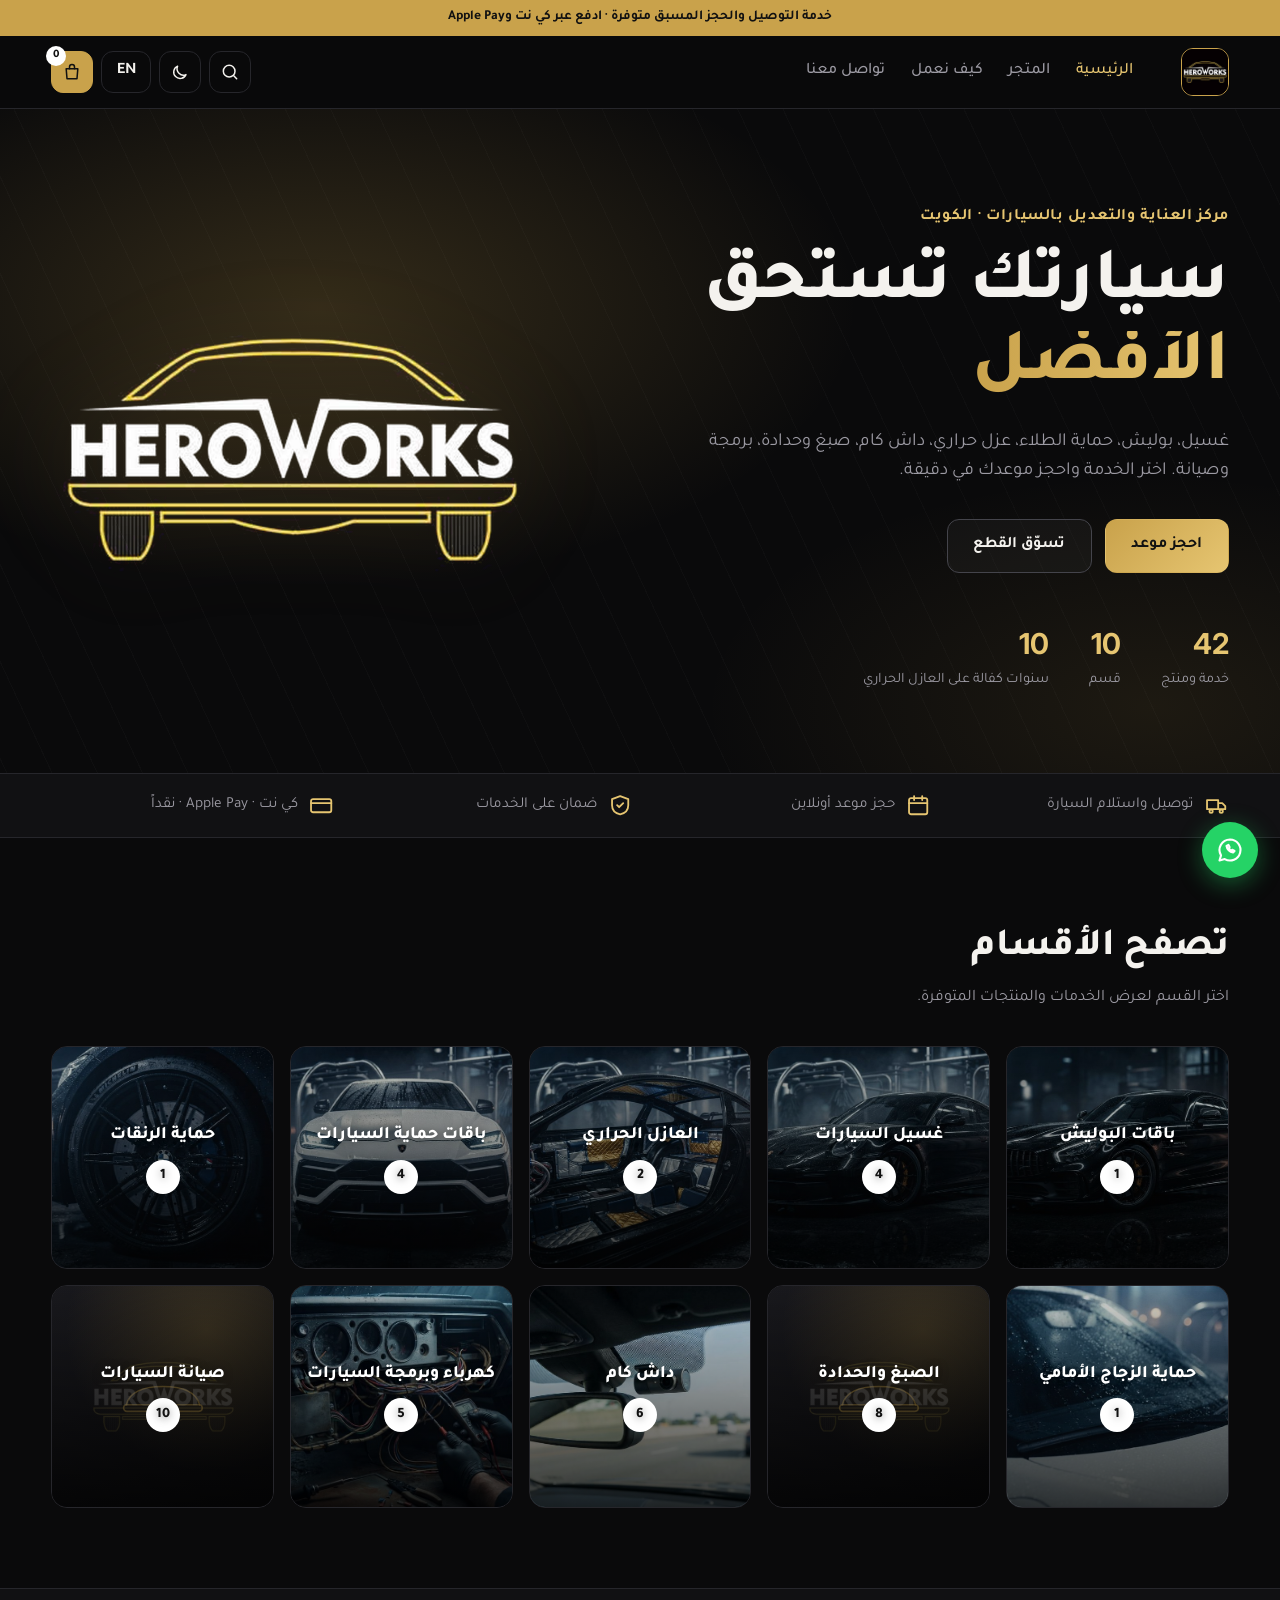
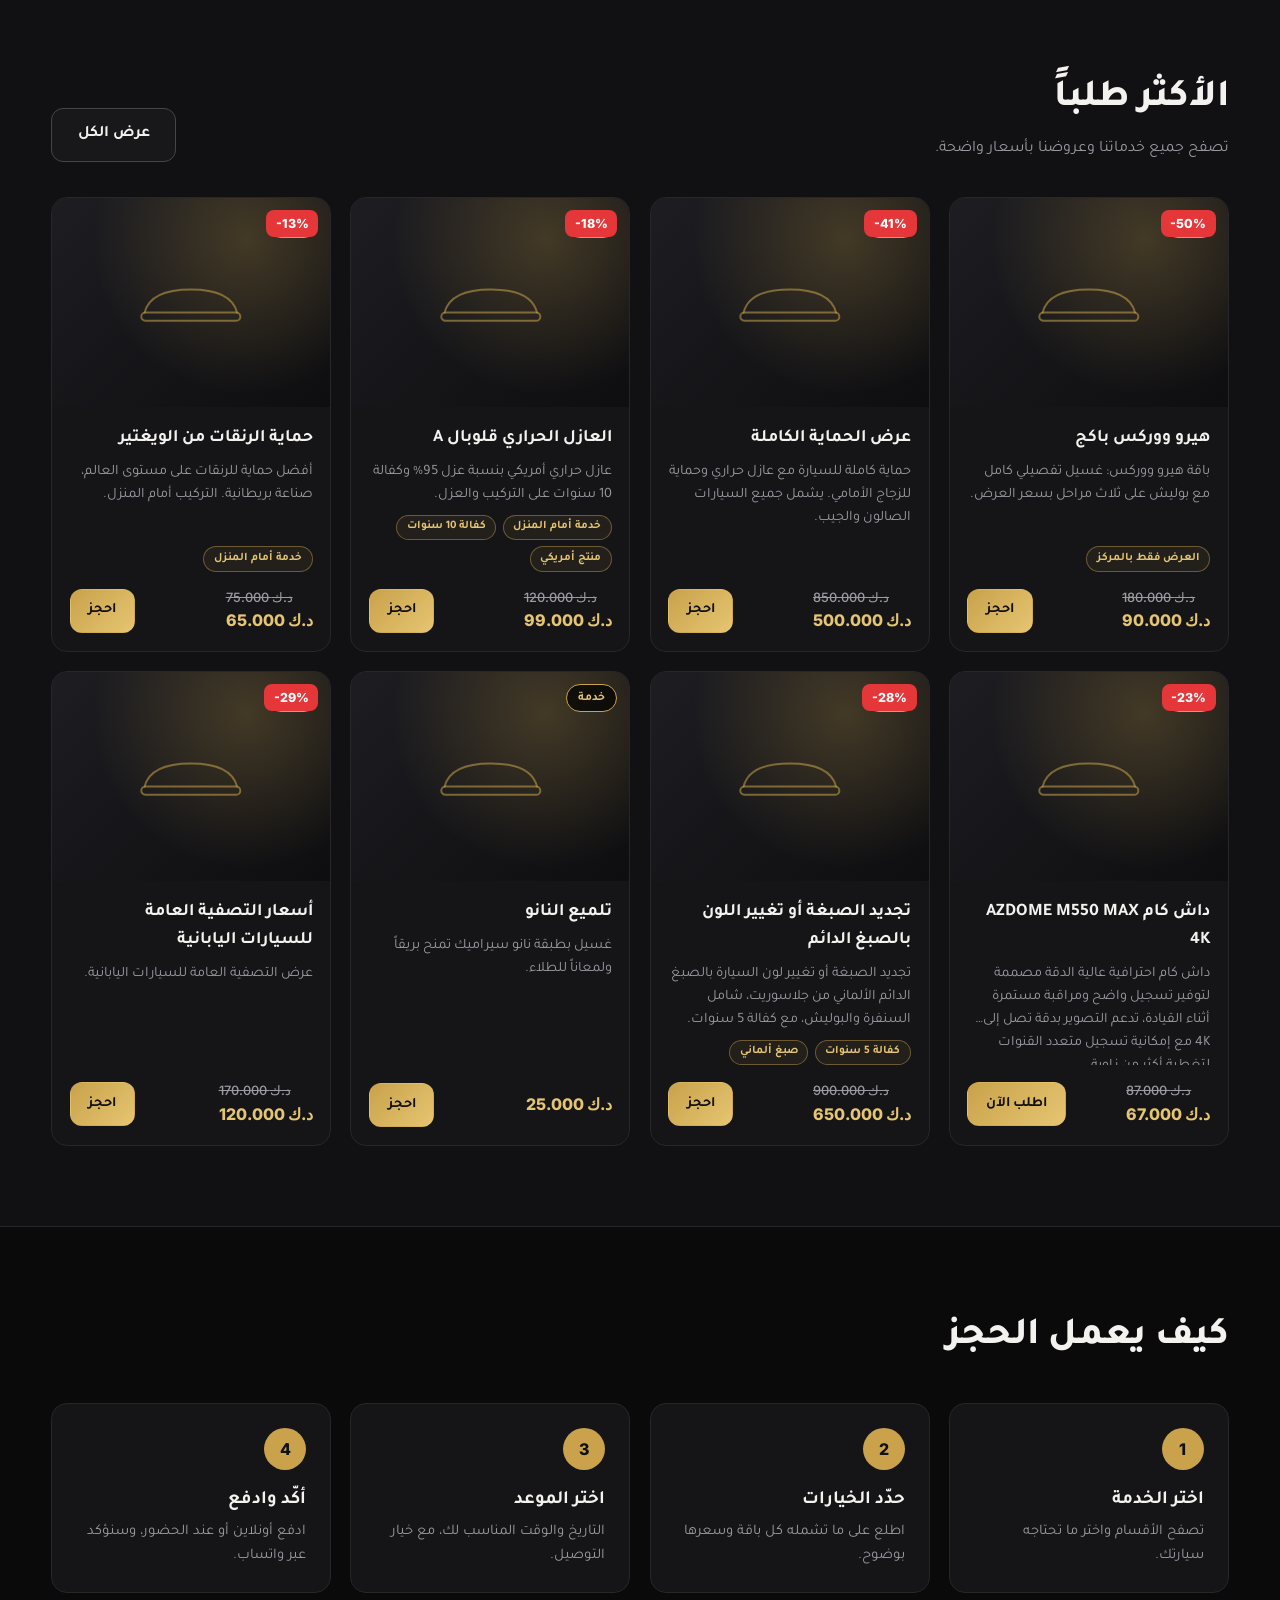
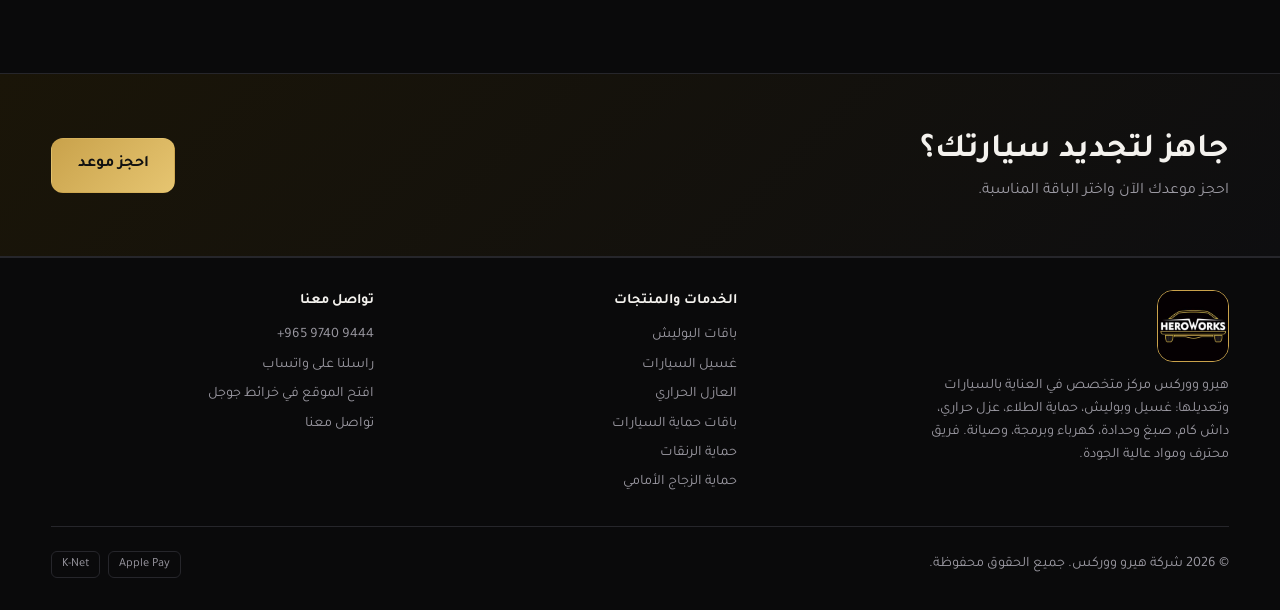
==== index.html @ 5f2e6325 "Add files via upload" ====
<!DOCTYPE html>
<html lang="ar" dir="rtl">
<head>
  <meta charset="UTF-8">
  <meta name="viewport" content="width=device-width, initial-scale=1">
  <title>HeroWorks | هيرو ووركس</title>
  <meta name="description" content="HeroWorks garage: car wash, polishing, paint protection, window tint, parts and modifications. Book online.">
  <link rel="preconnect" href="https://fonts.googleapis.com">
  <link rel="preconnect" href="https://fonts.gstatic.com" crossorigin>
  <link href="https://fonts.googleapis.com/css2?family=Inter:wght@400;500;600;700;800&family=Tajawal:wght@400;500;700;800&display=swap" rel="stylesheet">
  <script>(function(){try{var t=JSON.parse(localStorage.getItem('hw_theme'))||'dark';document.documentElement.dataset.theme=t==='light'?'light':'dark'}catch(e){document.documentElement.dataset.theme='dark'}})();</script>
  <link rel="icon" type="image/png" href="assets/favicon.png">
  <link rel="apple-touch-icon" href="assets/logo-192.png">
  <link rel="stylesheet" href="styles.css">
  <script type="application/ld+json">{"@context":"https://schema.org","@type":"AutoRepair","name":"HeroWorks | هيرو ووركس","telephone":"+96597409444","hasMap":"https://share.google/Ku4thjJLSHbP2YOTP","image":"assets/logo.png","areaServed":"Kuwait","paymentAccepted":"KNET, Apple Pay, Cash","priceRange":"KWD"}</script>
</head>
<body data-page="home" data-title="home">
  <div id="site-header"></div>

  <main>
    <section class="hero">
      <div class="hero__bg" aria-hidden="true"></div>
      <div class="container hero__inner">
        <div class="hero__text">
        <p class="eyebrow" data-i18n="hero_eyebrow"></p>
          <h1 data-i18n="hero_title"></h1>
          <p class="hero__lead" data-i18n="hero_lead"></p>
          <div class="hero__cta">
            <a href="shop.html?type=service" class="btn btn--gold" data-i18n="hero_cta1"></a>
            <a href="shop.html?type=part" class="btn btn--ghost" data-i18n="hero_cta2"></a>
          </div>
          <ul class="hero__stats">
            <li><strong id="statItems">0</strong><span data-i18n="stat1"></span></li>
            <li><strong id="statCats">0</strong><span data-i18n="stat2"></span></li>
            <li><strong>10</strong><span data-i18n="stat3"></span></li>
          </ul>
        </div>
        <div class="hero__logo">
          <img src="assets/logo-transparent.png" alt="HeroWorks" width="520" height="520" fetchpriority="high">
        </div>
      </div>
    </section>

    <section class="strip">
      <div class="container strip__inner">
        <div><svg viewBox="0 0 24 24"><path d="M3 7h11v9H3zM14 10h4l3 3v3h-7z"/><circle cx="7" cy="18" r="1.6"/><circle cx="17" cy="18" r="1.6"/></svg><span data-i18n="strip1"></span></div>
        <div><svg viewBox="0 0 24 24"><rect x="3" y="5" width="18" height="16" rx="2"/><path d="M3 10h18M8 3v4M16 3v4"/></svg><span data-i18n="strip2"></span></div>
        <div><svg viewBox="0 0 24 24"><path d="M12 3 4 6v6c0 5 3.5 8 8 9 4.5-1 8-4 8-9V6l-8-3Z"/><path d="m9 12 2 2 4-4"/></svg><span data-i18n="strip3"></span></div>
        <div><svg viewBox="0 0 24 24"><rect x="2" y="6" width="20" height="13" rx="2"/><path d="M2 10h20"/></svg><span data-i18n="strip4"></span></div>
      </div>
    </section>

    <section class="section" id="categories">
      <div class="container">
        <header class="section__head"><h2 data-i18n="cat_title"></h2><p data-i18n="cat_sub"></p></header>
        <div class="cat-grid" id="catGrid"></div>
      </div>
    </section>

    <section class="section section--alt" id="featured">
      <div class="container">
        <header class="section__head section__head--row">
          <div><h2 data-i18n="featured"></h2><p data-i18n="shop_sub"></p></div>
          <a class="btn btn--ghost" href="shop.html" data-i18n="view_all"></a>
        </header>
        <div class="grid" id="featuredGrid"></div>
      </div>
    </section>

    <section class="section" id="how">
      <div class="container">
        <header class="section__head"><h2 data-i18n="how_title"></h2></header>
        <ol class="steps">
          <li><span class="steps__n">1</span><h3 data-i18n="how1_t"></h3><p data-i18n="how1_p"></p></li>
          <li><span class="steps__n">2</span><h3 data-i18n="how2_t"></h3><p data-i18n="how2_p"></p></li>
          <li><span class="steps__n">3</span><h3 data-i18n="how3_t"></h3><p data-i18n="how3_p"></p></li>
          <li><span class="steps__n">4</span><h3 data-i18n="how4_t"></h3><p data-i18n="how4_p"></p></li>
        </ol>
      </div>
    </section>

    <section class="cta">
      <div class="container cta__inner">
        <div><h2 data-i18n="cta_title"></h2><p data-i18n="cta_p"></p></div>
        <a class="btn btn--gold" href="shop.html?type=service" data-i18n="hero_cta1"></a>
      </div>
    </section>
  </main>
  <div id="site-footer"></div>
  <script src="js/data.js"></script>
  <script src="js/common.js"></script>
  <script src="js/home.js"></script>
</body>
</html>
---- styles.css ----
/* HeroWorks – black & gold storefront */
:root{
  color-scheme:dark;
  --bg:#0a0a0b; --bg2:#111113; --card:#151518; --line:#26262b; --line-strong:#44444b;
  --text:#f4f2ee; --muted:#9c9aa3;
  --gold:#c9a24b; --gold2:#e6c571; --gold-text:#e6c571; --danger:#e5604f; --ok:#4fbf7f;
  --radius:16px; --shadow:0 10px 40px rgba(0,0,0,.5);
  --header-bg:rgba(10,10,11,.85); --glass:rgba(255,255,255,.03); --hero-line:rgba(255,255,255,.018);
  --ph-a:#1d1d22; --ph-b:#0e0e10; --ph-ink:rgba(201,162,75,.55);
  --tag-bg:rgba(0,0,0,.7); --cat-overlay:linear-gradient(to top,rgba(0,0,0,.75),rgba(0,0,0,.15));
  --page-top:#141416; --cta-a:#1a1508; --cta-b:#0e0e10; --map-a:#121214; --map-b:#0e0e10;
  --font:'Tajawal','Inter',system-ui,sans-serif;
}
/* Light theme: warm paper background, deeper gold for readable text */
:root[data-theme="light"]{
  color-scheme:light;
  --bg:#faf8f3; --bg2:#f1eee6; --card:#ffffff; --line:#e3ddcf; --line-strong:#c9c1ad;
  --text:#18181b; --muted:#66656c;
  --gold:#c9a24b; --gold2:#e0b95a; --gold-text:#8a6410; --danger:#c8402f; --ok:#1f9d5a;
  --shadow:0 10px 30px rgba(60,45,10,.14);
  --header-bg:rgba(250,248,243,.9); --glass:rgba(0,0,0,.03); --hero-line:rgba(0,0,0,.035);
  --ph-a:#efe8d4; --ph-b:#e2d8bb; --ph-ink:rgba(138,100,16,.5);
  --tag-bg:rgba(255,255,255,.92); --cat-overlay:linear-gradient(to top,rgba(24,18,4,.82),rgba(24,18,4,.5));
  --page-top:#efe9d8; --cta-a:#f3e6bf; --cta-b:#faf3dd; --map-a:#f1eee6; --map-b:#e9e4d6;
}
html[lang="en"]{ --font:'Inter','Tajawal',system-ui,sans-serif; }
*{box-sizing:border-box;margin:0;padding:0}
html{scroll-behavior:smooth;scroll-padding-top:90px}
body{background:var(--bg);color:var(--text);font-family:var(--font);line-height:1.6;-webkit-font-smoothing:antialiased}
a{color:inherit;text-decoration:none}
button,input,select,textarea{font:inherit;color:inherit}
button{cursor:pointer;background:none;border:0}
svg{width:1.25em;height:1.25em;fill:none;stroke:currentColor;stroke-width:1.8;stroke-linecap:round;stroke-linejoin:round}
.container{width:min(1200px,92%);margin-inline:auto}
:focus-visible{outline:2px solid var(--gold);outline-offset:2px}

/* top bar + header */
.topbar{background:var(--gold);color:#111;text-align:center;font-size:.85rem;font-weight:700;padding:.45rem 1rem}
.header{position:sticky;top:0;z-index:50;background:var(--header-bg);backdrop-filter:blur(14px);border-bottom:1px solid var(--line)}
.header__inner{display:flex;align-items:center;gap:2rem;height:72px}
.brand{display:flex;align-items:center;gap:.6rem;color:var(--gold-text)}
.brand__mark{width:44px;height:22px}
.brand__text{font-family:'Inter',sans-serif;font-weight:800;letter-spacing:.06em;color:var(--text);direction:ltr}
.brand__text b{color:var(--gold-text)}
.nav{display:flex;gap:1.6rem;margin-inline-start:1rem;flex:1}
.nav a{color:var(--muted);font-weight:500;transition:.2s}
.nav a:hover,.nav a.active{color:var(--gold-text)}
.header__actions{display:flex;align-items:center;gap:.5rem}
.icon-btn{width:42px;height:42px;border:1px solid var(--line);border-radius:12px;display:grid;place-items:center;position:relative;transition:.2s}
.icon-btn:hover{border-color:var(--gold);color:var(--gold-text)}
.lang-btn{height:42px;padding:0 .9rem;border:1px solid var(--line);border-radius:12px;font-weight:700;transition:.2s}
.lang-btn:hover{border-color:var(--gold);color:var(--gold-text)}
.cart-btn{background:var(--gold);color:#111;border-color:var(--gold)}
.cart-btn:hover{color:#111;filter:brightness(1.1)}
.badge{position:absolute;top:-6px;inset-inline-end:-6px;min-width:20px;height:20px;border-radius:10px;background:#fff;color:#111;font-size:.72rem;font-weight:800;display:grid;place-items:center;padding:0 5px}
.menu-btn{display:none}

/* hero */
.hero{position:relative;overflow:hidden;padding:6rem 0 5rem}
.hero__bg{position:absolute;inset:0;background:
  radial-gradient(60% 60% at 75% 30%,rgba(201,162,75,.22),transparent 70%),
  radial-gradient(50% 50% at 10% 90%,rgba(201,162,75,.1),transparent 70%),
  repeating-linear-gradient(115deg,transparent 0 40px,var(--hero-line) 40px 41px)}
html[dir="rtl"] .hero__bg{transform:scaleX(-1)}
.hero__inner{position:relative;display:grid;grid-template-columns:minmax(0,1.15fr) minmax(0,.85fr);gap:3rem;align-items:center}
.hero__text{max-width:680px}
.eyebrow{color:var(--gold-text);font-weight:700;letter-spacing:.04em;margin-bottom:1rem}
.hero h1{font-size:clamp(2.4rem,6vw,4.6rem);line-height:1.1;font-weight:800;margin-bottom:1.2rem}
.hero h1 em{font-style:normal;color:var(--gold-text);background:linear-gradient(90deg,var(--gold),var(--gold2));-webkit-background-clip:text;background-clip:text;-webkit-text-fill-color:transparent}
.hero__lead{color:var(--muted);font-size:1.15rem;max-width:560px;margin-bottom:2rem}
.hero__cta{display:flex;gap:.8rem;flex-wrap:wrap;margin-bottom:3rem}
.hero__stats{display:flex;gap:2.5rem;list-style:none;flex-wrap:wrap}
.hero__stats strong{display:block;font-size:1.8rem;color:var(--gold-text);font-family:'Inter',sans-serif}
.hero__stats span{color:var(--muted);font-size:.9rem}

.btn{display:inline-flex;align-items:center;justify-content:center;gap:.5rem;padding:.85rem 1.6rem;border-radius:12px;font-weight:700;border:1px solid transparent;transition:.2s}
.btn--gold{background:linear-gradient(135deg,var(--gold),var(--gold2));color:#111}
.btn--gold:hover{transform:translateY(-2px);box-shadow:0 8px 24px rgba(201,162,75,.35)}
.btn--ghost{border-color:var(--line-strong);background:var(--glass)}
.btn--ghost:hover{border-color:var(--gold);color:var(--gold-text)}
.btn--block{width:100%}
.btn[disabled]{opacity:.4;pointer-events:none}

/* strip */
.strip{border-block:1px solid var(--line);background:var(--bg2)}
.strip__inner{display:grid;grid-template-columns:repeat(4,1fr);gap:1rem;padding:1.2rem 0}
.strip__inner div{display:flex;align-items:center;gap:.7rem;color:var(--muted);font-size:.95rem}
.strip svg{color:var(--gold-text);width:1.6em;height:1.6em;flex:none}

/* sections */
.section{padding:5rem 0}
.section--alt{background:var(--bg2);border-block:1px solid var(--line)}
.section__head{margin-bottom:2.2rem}
.section__head h2{font-size:clamp(1.7rem,3.5vw,2.4rem);font-weight:800}
.section__head p{color:var(--muted);margin-top:.4rem}

/* placeholder image */
.ph{position:relative;background:
  linear-gradient(135deg,var(--ph-a),var(--ph-b));display:grid;place-items:center;overflow:hidden}
.ph::before{content:"";position:absolute;inset:0;background:radial-gradient(circle at 70% 20%,rgba(201,162,75,.25),transparent 60%)}
.ph svg{position:relative;width:38%;height:38%;color:var(--ph-ink);stroke-width:1.2}
.ph img{position:absolute;inset:0;width:100%;height:100%;object-fit:cover}

/* categories */
.cat-grid{display:grid;grid-template-columns:repeat(5,1fr);gap:1rem}
.cat{position:relative;aspect-ratio:1/1;border-radius:var(--radius);overflow:hidden;border:1px solid var(--line);text-align:center;transition:.25s}
.cat:hover{transform:translateY(-4px);border-color:var(--gold)}
.cat .ph{position:absolute;inset:0}
.cat::after{content:"";position:absolute;inset:0;background:var(--cat-overlay)}
.cat__label{position:absolute;inset:0;z-index:2;display:flex;flex-direction:column;align-items:center;justify-content:center;gap:.6rem;font-weight:800;font-size:1.1rem;padding:1rem}
.cat__count{width:34px;height:34px;border-radius:50%;background:#fff;color:#111;display:grid;place-items:center;font-size:.9rem;font-weight:800}

/* toolbar */
.toolbar{display:flex;gap:1rem;justify-content:space-between;align-items:center;flex-wrap:wrap;margin-bottom:1rem}
.chips{display:flex;gap:.5rem;flex-wrap:wrap}
.chip{padding:.5rem 1.1rem;border:1px solid var(--line);border-radius:999px;font-weight:600;color:var(--muted);transition:.2s;background:var(--card)}
.chip:hover{color:var(--text);border-color:var(--line-strong)}
.chip.active{background:var(--gold);border-color:var(--gold);color:#111}
.chips--cats{margin-bottom:2rem}
.search{display:flex;align-items:center;gap:.5rem;background:var(--card);border:1px solid var(--line);border-radius:12px;padding:0 .9rem;height:44px;min-width:260px}
.search input{background:none;border:0;outline:0;flex:1}
.search:focus-within{border-color:var(--gold)}

/* product grid */
.grid{display:grid;grid-template-columns:repeat(auto-fill,minmax(260px,1fr));gap:1.2rem}
.card{background:var(--card);border:1px solid var(--line);border-radius:var(--radius);overflow:hidden;display:flex;flex-direction:column;transition:.25s}
.card:hover{border-color:var(--gold);transform:translateY(-4px);box-shadow:var(--shadow)}
.card__media{position:relative}
.card .ph{aspect-ratio:4/3}
.card__tag{position:absolute;top:12px;inset-inline-start:12px;z-index:2;background:var(--tag-bg);border:1px solid var(--gold);color:var(--gold-text);font-size:.75rem;font-weight:700;padding:.2rem .7rem;border-radius:999px}
.card__body{padding:1.1rem;display:flex;flex-direction:column;gap:.5rem;flex:1}
.card__body h3{font-size:1.1rem}
.card__body p{color:var(--muted);font-size:.9rem;flex:1}
.card__foot{display:flex;justify-content:space-between;align-items:center;margin-top:.5rem;gap:.5rem}
.price{font-family:'Inter',sans-serif;font-weight:800;color:var(--gold-text);direction:ltr}
.price small{display:block;font-family:var(--font);font-weight:500;color:var(--muted);font-size:.72rem}
.card .btn{padding:.6rem 1.1rem;font-size:.9rem}
.empty{text-align:center;color:var(--muted);padding:3rem}

/* steps */
.steps{list-style:none;display:grid;grid-template-columns:repeat(4,1fr);gap:1.2rem}
.steps li{background:var(--card);border:1px solid var(--line);border-radius:var(--radius);padding:1.5rem}
.steps__n{width:42px;height:42px;border-radius:50%;background:var(--gold);color:#111;display:grid;place-items:center;font-weight:800;margin-bottom:1rem;font-family:'Inter',sans-serif}
.steps h3{margin-bottom:.3rem}
.steps p{color:var(--muted);font-size:.92rem}

/* contact */
.contact{display:grid;grid-template-columns:1fr 1fr;gap:3rem;align-items:center}
.contact h2{font-size:2rem;margin-bottom:.5rem}
.contact p{color:var(--muted);margin-bottom:1.5rem}
.contact__list{list-style:none;display:grid;gap:1rem}
.contact__list li{display:flex;flex-direction:column;border-inline-start:3px solid var(--gold);padding-inline-start:1rem}
.contact__list b{color:var(--gold-text)}
.map-ph{aspect-ratio:16/10;border-radius:var(--radius);border:1px dashed var(--line-strong);display:grid;place-items:center;color:var(--muted);background:repeating-linear-gradient(45deg,var(--map-a) 0 14px,var(--map-b) 14px 28px)}

.footer{padding:2rem 0;border-top:1px solid var(--line);color:var(--muted);font-size:.9rem}
.footer__inner{display:flex;justify-content:space-between;align-items:center;gap:1rem;flex-wrap:wrap}
.pay{display:flex;gap:.5rem}
.pay i{font-style:normal;border:1px solid var(--line);border-radius:6px;padding:.15rem .6rem;font-size:.78rem}

.whatsapp{position:fixed;bottom:22px;inset-inline-start:22px;z-index:40;width:56px;height:56px;border-radius:50%;background:#25d366;color:#fff;display:grid;place-items:center;box-shadow:0 6px 24px rgba(37,211,102,.4);transition:.2s}
.whatsapp:hover{transform:scale(1.08)}
.whatsapp svg{width:28px;height:28px}

/* modal */
.group legend{font-weight:800;margin-bottom:.6rem;display:flex;gap:.5rem;align-items:center}
.group legend small{color:var(--muted);font-weight:500}
.group{border:0}
.opts{display:grid;gap:.5rem}
.opt{display:flex;align-items:center;gap:.8rem;padding:.75rem 1rem;border:1px solid var(--line);border-radius:12px;background:var(--card);cursor:pointer;transition:.2s}
.opt:hover{border-color:var(--line-strong)}
.opt input{accent-color:var(--gold);width:18px;height:18px}
.opt span{flex:1}
.opt em{font-style:normal;font-family:'Inter',sans-serif;font-weight:700;color:var(--gold-text);direction:ltr;font-size:.9rem}
.opt:has(input:checked){border-color:var(--gold);background:rgba(201,162,75,.08)}
.slots{display:grid;grid-template-columns:repeat(auto-fill,minmax(88px,1fr));gap:.5rem}
.slot{padding:.55rem;border:1px solid var(--line);border-radius:10px;text-align:center;font-family:'Inter',sans-serif;font-size:.88rem;background:var(--card);direction:ltr}
.slot:hover:not(:disabled){border-color:var(--gold)}
.slot.active{background:var(--gold);color:#111;border-color:var(--gold);font-weight:700}
.slot:disabled{opacity:.3;text-decoration:line-through;cursor:not-allowed}
.field{display:grid;gap:.35rem;margin-bottom:.8rem}
.field label{font-size:.88rem;color:var(--muted)}
.field input,.field select,.field textarea{background:var(--card);border:1px solid var(--line);border-radius:10px;padding:.7rem .9rem;width:100%;outline:0}
.field input:focus,.field select:focus,.field textarea:focus{border-color:var(--gold)}
.qty{display:flex;align-items:center;border:1px solid var(--line);border-radius:10px;overflow:hidden}
.qty button{width:36px;height:40px;font-size:1.2rem}
.qty button:hover{background:var(--card);color:var(--gold-text)}
.qty span{min-width:30px;text-align:center;font-weight:700}
.total{flex:1}
.total small{display:block;color:var(--muted);font-size:.75rem}
.total strong{font-size:1.4rem;color:var(--gold-text);font-family:'Inter',sans-serif;direction:ltr;display:inline-block}
.err{color:var(--danger);font-size:.85rem;min-height:1.2em}

/* drawer */
.line{display:grid;grid-template-columns:64px 1fr auto;gap:.8rem;padding:.8rem;border:1px solid var(--line);border-radius:12px;background:var(--card)}
.line .ph{width:64px;height:64px;border-radius:10px}
.line h4{font-size:.95rem}
.line small{display:block;color:var(--muted);font-size:.78rem;line-height:1.4}
.line__side{text-align:end;display:flex;flex-direction:column;justify-content:space-between;align-items:flex-end}
.line__rm{color:var(--muted);font-size:.8rem}
.line__rm:hover{color:var(--danger)}
.sum{border-top:1px solid var(--line);padding-top:1rem;display:grid;gap:.5rem;margin-top:auto}
.sum div{display:flex;justify-content:space-between;color:var(--muted)}
.sum .grand{color:var(--text);font-weight:800;font-size:1.2rem}
.sum .grand span:last-child{color:var(--gold-text);direction:ltr}
.pay-opts{display:grid;grid-template-columns:repeat(3,1fr);gap:.5rem;margin-bottom:.8rem}
.pay-opts label{border:1px solid var(--line);border-radius:10px;padding:.6rem .3rem;text-align:center;font-size:.82rem;cursor:pointer;background:var(--card)}
.pay-opts input{display:none}
.pay-opts label:has(input:checked){border-color:var(--gold);color:var(--gold-text);background:rgba(201,162,75,.08)}
.done{text-align:center;padding:2rem 1rem;display:grid;gap:1rem;justify-items:center}
.done__icon{width:72px;height:72px;border-radius:50%;background:rgba(79,191,127,.15);color:var(--ok);display:grid;place-items:center}
.done__icon svg{width:36px;height:36px}
.done code{background:var(--card);border:1px dashed var(--gold);padding:.4rem 1rem;border-radius:8px;color:var(--gold-text);font-family:'Inter',monospace;letter-spacing:.08em}
.muted{color:var(--muted)}

.toast{position:fixed;bottom:24px;left:50%;transform:translate(-50%,20px);background:var(--gold);color:#111;font-weight:700;padding:.7rem 1.4rem;border-radius:12px;opacity:0;pointer-events:none;transition:.3s;z-index:120}
.toast.show{opacity:1;transform:translate(-50%,0)}

/* responsive */
@media (max-width:960px){
  .cat-grid{grid-template-columns:repeat(3,1fr)}
  .strip__inner{grid-template-columns:repeat(2,1fr)}
  .steps{grid-template-columns:repeat(2,1fr)}
  .contact{grid-template-columns:1fr}
}
@media (max-width:760px){
  .menu-btn{display:grid}
  .nav{position:absolute;top:72px;inset-inline:0;background:var(--bg);border-bottom:1px solid var(--line);flex-direction:column;padding:1rem 4%;gap:1rem;display:none}
  .nav.open{display:flex}
  .header__inner{gap:.8rem}
  .brand{flex:1}
  .hero{padding:4rem 0 3rem}
  .search{min-width:100%}
  .steps{grid-template-columns:1fr}
}
@media (prefers-reduced-motion:reduce){*{transition:none !important;scroll-behavior:auto !important}}

/* ---------- multi-page additions ---------- */
.container--narrow{width:min(760px,92%)}
.section--tight{padding:2.5rem 0 4rem}
.section__head--row{display:flex;justify-content:space-between;align-items:flex-end;gap:1rem;flex-wrap:wrap}
.page-hero{padding:2.8rem 0 2.2rem;background:linear-gradient(180deg,var(--page-top),var(--bg));border-bottom:1px solid var(--line)}
.page-hero--slim{padding:1.2rem 0;background:var(--bg)}
.page-hero h1{font-size:clamp(1.9rem,4vw,2.8rem);font-weight:800}
.page-hero p{color:var(--muted);margin-top:.3rem}
.crumbs{display:flex;gap:.5rem;flex-wrap:wrap;color:var(--muted);font-size:.88rem;margin-bottom:.8rem}
.crumbs a:hover{color:var(--gold-text)}
.page-hero--slim .crumbs{margin:0}
.count{color:var(--muted);font-size:.9rem;margin-bottom:1rem}
.card__body h3 a:hover{color:var(--gold-text)}
.card__tag--inline{position:static;display:inline-block;align-self:flex-start;margin-bottom:.6rem}

.cta{background:linear-gradient(135deg,var(--cta-a),var(--cta-b));border-block:1px solid var(--line)}
.cta__inner{display:flex;justify-content:space-between;align-items:center;gap:1.5rem;flex-wrap:wrap;padding:3.2rem 0}
.cta h2{font-size:clamp(1.5rem,3vw,2.1rem)}
.cta p{color:var(--muted)}

/* product page */
.pp{display:grid;grid-template-columns:1fr 1.1fr;gap:2.5rem;align-items:start}
.pp__media{position:sticky;top:96px;border-radius:var(--radius);overflow:hidden;border:1px solid var(--line)}
.pp__media .ph{aspect-ratio:1/1}
.pp__form{display:flex;flex-direction:column;gap:1.4rem}
.pp__form h1{font-size:clamp(1.7rem,3.5vw,2.4rem);line-height:1.2}
.field{display:grid;gap:.35rem;margin-bottom:.9rem}
.buybar{position:sticky;bottom:0;display:flex;gap:1rem;align-items:center;padding:1rem 0;background:linear-gradient(0deg,var(--bg) 70%,transparent);border-top:1px solid var(--line)}
.qty--sm{display:inline-flex;margin-top:.5rem}
.qty--sm button{height:30px;width:30px}

/* cart / checkout / confirmation */
.two-col{display:grid;grid-template-columns:1.6fr .9fr;gap:1.6rem;align-items:start}
.panel{background:var(--card);border:1px solid var(--line);border-radius:var(--radius);padding:1.5rem}
.panel h2,.panel h3{margin-bottom:1rem}
.summary{position:sticky;top:96px;display:grid;gap:1rem}
.summary h3{margin:0}
.lines{display:grid;gap:.8rem}
.line{display:grid;grid-template-columns:84px 1fr auto;gap:1rem;padding:1rem;border:1px solid var(--line);border-radius:12px;background:var(--card)}
.line .ph{width:84px;height:84px;border-radius:10px}
.line h4{font-size:1rem}
.line h4 a:hover{color:var(--gold-text)}
.line small{display:block;color:var(--muted);font-size:.8rem;line-height:1.5}
.line__side{text-align:end;display:flex;flex-direction:column;justify-content:space-between;align-items:flex-end;gap:.4rem}
.line__rm{color:var(--muted);font-size:.82rem;text-decoration:underline;text-underline-offset:3px}
.line__rm:hover{color:var(--gold-text)}
.lines--compact .line{grid-template-columns:56px 1fr auto;padding:.7rem;border:0;border-bottom:1px solid var(--line);border-radius:0;background:none}
.lines--compact .ph{width:56px;height:56px}
.sum{display:grid;gap:.5rem}
.sum .grand{color:var(--text);font-weight:800;font-size:1.25rem;padding-top:.6rem;border-top:1px solid var(--line)}
.pay-opts{display:grid;grid-template-columns:repeat(3,1fr);gap:.5rem}
.pay-opts label{border:1px solid var(--line);border-radius:10px;padding:.7rem .3rem;text-align:center;font-size:.85rem;cursor:pointer;background:var(--bg2);color:var(--text)}
.done{text-align:center;padding:2.5rem 1rem;display:grid;gap:1rem;justify-items:center}
.facts{display:grid;gap:.7rem;margin-top:1.2rem;padding-top:1.2rem;border-top:1px solid var(--line)}
.facts div{display:flex;justify-content:space-between;gap:1rem}
.facts dt{color:var(--muted)}
.actions{display:flex;gap:.8rem;justify-content:center;margin-top:1.5rem;flex-wrap:wrap}
.contact .map-ph{margin-top:2rem}

.footer__grid{display:grid;grid-template-columns:1.4fr 1fr 1fr;gap:2.5rem;padding-bottom:2rem;margin-bottom:1.5rem;border-bottom:1px solid var(--line)}
.footer__grid h4{color:var(--text);margin-bottom:.7rem}
.footer__grid ul{list-style:none;display:grid;gap:.4rem}
.footer__grid a:hover{color:var(--gold-text)}


@media (max-width:960px){
  .pp,.two-col{grid-template-columns:1fr}
  .pp__media,.summary{position:static}
  .pp__media .ph{aspect-ratio:16/10}
  .footer__grid{grid-template-columns:1fr}
}
@media print{.topbar,.header,.footer,.whatsapp,.actions{display:none !important}body{background:#fff;color:#000}}

/* ---------- catalog details ---------- */
.card__off{position:absolute;top:12px;inset-inline-end:12px;z-index:2;background:#e5373a;color:#fff;font-family:'Inter',sans-serif;font-size:.78rem;font-weight:800;padding:.2rem .6rem;border-radius:8px}
.was{display:block;color:var(--muted);text-decoration:line-through;font-family:'Inter',sans-serif;font-weight:500;font-size:.8rem}
.badges{display:flex;flex-wrap:wrap;gap:.4rem}
.badges span{font-size:.72rem;font-weight:700;color:var(--gold-text);border:1px solid rgba(201,162,75,.45);background:rgba(201,162,75,.08);padding:.15rem .6rem;border-radius:999px}
.sort{height:44px;background:var(--card);border:1px solid var(--line);border-radius:12px;padding:0 .9rem;outline:0;color:var(--text)}
.sort:focus{border-color:var(--gold)}
.toolbar .chips{flex:1}
.pricebox{display:flex;align-items:center;gap:.8rem;flex-wrap:wrap}
.pricebox .price{font-size:1.8rem;display:flex;flex-direction:column}
.pricebox .was{font-size:.95rem}
.pill{background:#e5373a;color:#fff;font-weight:800;font-size:.8rem;padding:.2rem .7rem;border-radius:8px;font-family:'Inter',sans-serif}
.save{color:var(--ok);font-weight:700;font-size:.9rem}
.lead{color:var(--muted);font-size:1.05rem}
.detail{border:1px solid var(--line);background:var(--card);border-radius:14px;padding:1.1rem 1.2rem}
.detail h3{font-size:1rem;margin-bottom:.7rem;color:var(--gold-text)}
.checks,.notes{list-style:none;display:grid;gap:.5rem}
.checks li{display:flex;gap:.6rem;align-items:flex-start}
.checks li::before{content:"";flex:none;width:18px;height:18px;margin-top:.2rem;border-radius:50%;background:rgba(201,162,75,.15) url("data:image/svg+xml,%3Csvg xmlns='http://www.w3.org/2000/svg' viewBox='0 0 24 24' fill='none' stroke='%23c9a24b' stroke-width='3' stroke-linecap='round' stroke-linejoin='round'%3E%3Cpath d='m6 12 4 4 8-8'/%3E%3C/svg%3E") center/70% no-repeat}
.notes li{color:var(--muted);font-size:.92rem;padding-inline-start:1rem;position:relative}
.notes li::before{content:"•";position:absolute;inset-inline-start:0;color:var(--gold-text)}
.specs{display:grid;gap:.1rem}
.specs div{display:flex;justify-content:space-between;gap:1rem;padding:.55rem 0;border-bottom:1px solid var(--line)}
.specs div:last-child{border-bottom:0}
.specs dt{color:var(--muted)}
.specs dd{font-weight:700;text-align:end;font-family:'Inter',sans-serif;direction:ltr}
.card__body p{display:-webkit-box;-webkit-line-clamp:3;-webkit-box-orient:vertical;overflow:hidden}
.card .price{display:flex;flex-direction:column}
.card__off,.pill{direction:ltr;unicode-bidi:isolate}

/* ---------- logo, theme toggle, contact extras ---------- */
.brand__logo{width:48px;height:48px;border-radius:12px;border:1px solid var(--gold);object-fit:cover;display:block}
.footer .brand__logo{width:72px;height:72px;border-radius:16px;margin-bottom:.8rem}
.theme-btn .i-sun{display:none}
:root[data-theme="light"] .theme-btn .i-sun{display:block}
:root[data-theme="light"] .theme-btn .i-moon{display:none}
.theme-btn svg{width:1.2em;height:1.2em}
.contact__actions{display:flex;gap:.7rem;flex-wrap:wrap;margin-top:1.6rem}
.contact__list a{color:var(--gold-text);font-weight:700}
.contact__list a:hover{text-decoration:underline}
.map-card{margin-top:2rem;aspect-ratio:16/9;border-radius:var(--radius);border:1px solid var(--line);display:grid;place-items:center;text-align:center;gap:1rem;align-content:center;padding:1.5rem;background:repeating-linear-gradient(45deg,var(--map-a) 0 14px,var(--map-b) 14px 28px)}
.map-card svg{width:2.4rem;height:2.4rem;color:var(--gold-text)}
.footer__grid li a{display:inline-block}
.fab{position:fixed;bottom:22px;inset-inline-start:22px;z-index:40;display:flex;flex-direction:column;gap:.7rem}
.fab .whatsapp{position:static}
.call-fab{width:56px;height:56px;border-radius:50%;background:var(--gold);color:#111;display:grid;place-items:center;box-shadow:0 6px 24px rgba(201,162,75,.4);transition:.2s}
.call-fab:hover{transform:scale(1.08)}
.call-fab svg{width:26px;height:26px}
@media (min-width:761px){.call-fab{display:none}}
@media (max-width:760px){.brand__logo{width:42px;height:42px}}
.cat__label{color:#fff;text-shadow:0 1px 8px rgba(0,0,0,.5)}

/* hero logo: no frame; seamless on dark, sits on a dark panel in the light theme */
.hero__logo{display:grid;place-items:center}
.hero__logo img{width:min(100%,500px);height:auto;filter:drop-shadow(0 0 48px rgba(201,162,75,.18))}
:root[data-theme="light"] .hero__logo img{background:#0a0a0b;border-radius:36px;padding:1.2rem;filter:none;box-shadow:var(--shadow)}
@media (max-width:900px){
  .hero__inner{grid-template-columns:1fr;gap:2rem}
  .hero__logo{order:-1}
  .hero__logo img{width:min(60%,260px)}
}
.cat--logo .ph img{object-fit:contain;padding:16%;opacity:.22}
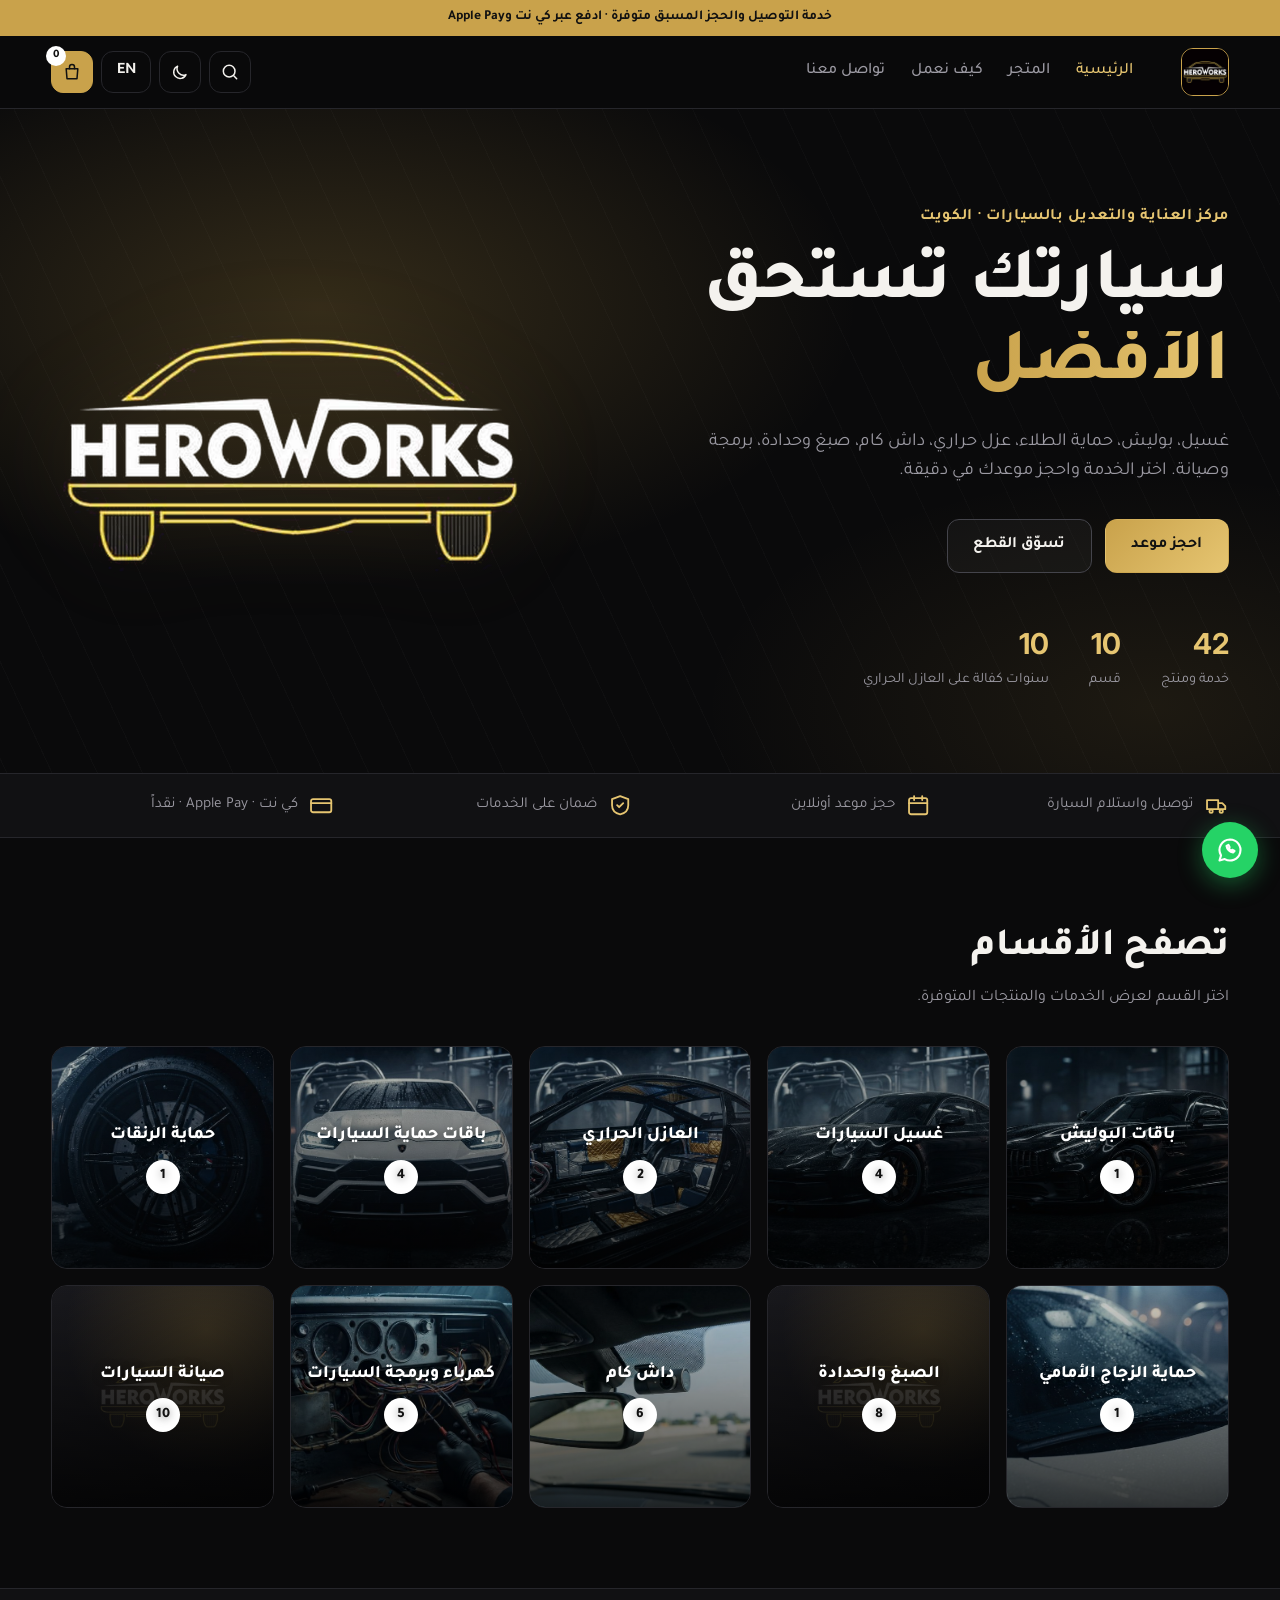
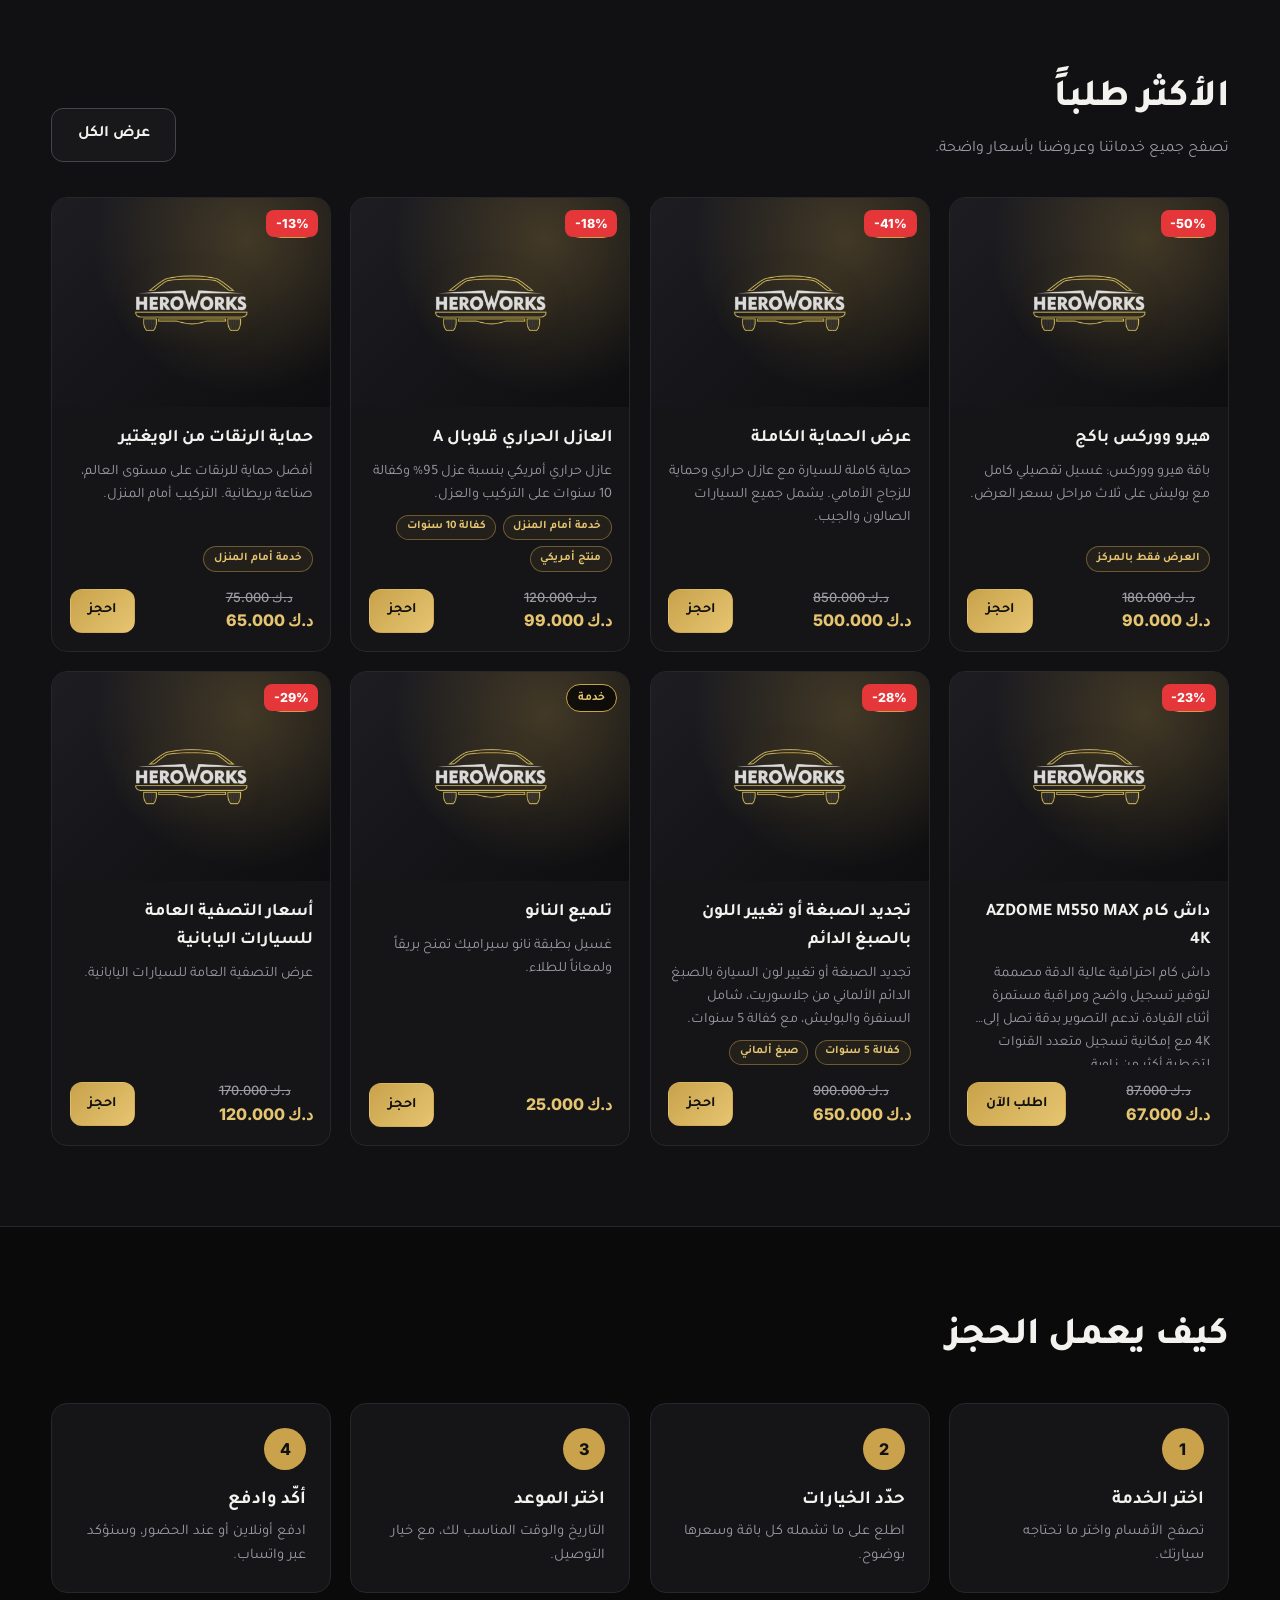
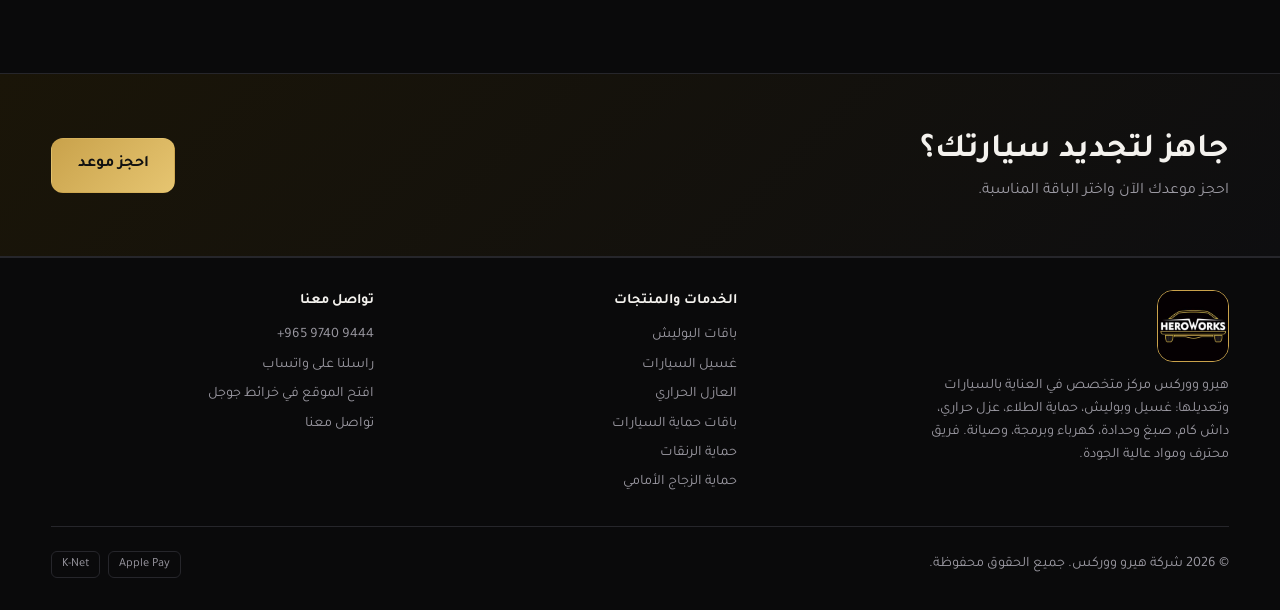
==== commit e9173ade: "Add files via upload" ====
--- a/index.html
+++ b/index.html
@@ -2,13 +2,14 @@
 <html lang="ar" dir="rtl">
 <head>
   <meta charset="UTF-8">
-  <meta name="viewport" content="width=device-width, initial-scale=1">
+  <meta name="viewport" content="width=device-width, initial-scale=1, viewport-fit=cover">
+  <meta name="theme-color" content="#0a0a0b">
   <title>HeroWorks | هيرو ووركس</title>
   <meta name="description" content="HeroWorks garage: car wash, polishing, paint protection, window tint, parts and modifications. Book online.">
   <link rel="preconnect" href="https://fonts.googleapis.com">
   <link rel="preconnect" href="https://fonts.gstatic.com" crossorigin>
   <link href="https://fonts.googleapis.com/css2?family=Inter:wght@400;500;600;700;800&family=Tajawal:wght@400;500;700;800&display=swap" rel="stylesheet">
-  <script>(function(){try{var t=JSON.parse(localStorage.getItem('hw_theme'))||'dark';document.documentElement.dataset.theme=t==='light'?'light':'dark'}catch(e){document.documentElement.dataset.theme='dark'}})();</script>
+  <script>(function(){try{var t=JSON.parse(localStorage.getItem('hw_theme'))||'dark';t=t==='light'?'light':'dark';document.documentElement.dataset.theme=t;var m=document.querySelector('meta[name=theme-color]');if(m)m.content=t==='light'?'#faf8f3':'#0a0a0b'}catch(e){document.documentElement.dataset.theme='dark'}})();</script>
   <link rel="icon" type="image/png" href="assets/favicon.png">
   <link rel="apple-touch-icon" href="assets/logo-192.png">
   <link rel="stylesheet" href="styles.css">
--- a/styles.css
+++ b/styles.css
@@ -19,7 +19,6 @@
   --gold:#c9a24b; --gold2:#e0b95a; --gold-text:#8a6410; --danger:#c8402f; --ok:#1f9d5a;
   --shadow:0 10px 30px rgba(60,45,10,.14);
   --header-bg:rgba(250,248,243,.9); --glass:rgba(0,0,0,.03); --hero-line:rgba(0,0,0,.035);
-  --ph-a:#efe8d4; --ph-b:#e2d8bb; --ph-ink:rgba(138,100,16,.5);
   --tag-bg:rgba(255,255,255,.92); --cat-overlay:linear-gradient(to top,rgba(24,18,4,.82),rgba(24,18,4,.5));
   --page-top:#efe9d8; --cta-a:#f3e6bf; --cta-b:#faf3dd; --map-a:#f1eee6; --map-b:#e9e4d6;
 }
@@ -98,7 +97,6 @@
 .ph{position:relative;background:
   linear-gradient(135deg,var(--ph-a),var(--ph-b));display:grid;place-items:center;overflow:hidden}
 .ph::before{content:"";position:absolute;inset:0;background:radial-gradient(circle at 70% 20%,rgba(201,162,75,.25),transparent 60%)}
-.ph svg{position:relative;width:38%;height:38%;color:var(--ph-ink);stroke-width:1.2}
 .ph img{position:absolute;inset:0;width:100%;height:100%;object-fit:cover}
 
 /* categories */
@@ -369,4 +367,133 @@
   .hero__logo{order:-1}
   .hero__logo img{width:min(60%,260px)}
 }
-.cat--logo .ph img{object-fit:contain;padding:16%;opacity:.22}
+
+.ph__logo{object-fit:contain !important;padding:16%;opacity:.85;filter:drop-shadow(0 0 24px rgba(201,162,75,.18))}
+.cat .ph__logo{padding:20%;opacity:.2}
+.line .ph__logo{padding:8%}
+
+
+/* ================= Mobile & touch optimisation ================= */
+html{-webkit-text-size-adjust:100%}
+a,button,label,input,select{-webkit-tap-highlight-color:transparent}
+button,.btn,.chip,.slot,.opt{touch-action:manipulation}
+/* whole card is tappable (stretched link on the title) */
+.card{position:relative}
+.card__body h3 a::after{content:"";position:absolute;inset:0;z-index:1}
+.card__foot .btn{position:relative;z-index:2}
+.card__media{display:block}
+.chips--cats,.chips{scrollbar-width:none}
+.chips--cats::-webkit-scrollbar,.chips::-webkit-scrollbar{display:none}
+
+@media (max-width:960px){
+  .cat-grid{grid-template-columns:repeat(3,1fr)}
+}
+@media (max-width:760px){
+  .topbar{font-size:.76rem;padding:.4rem .8rem;line-height:1.35}
+  .header__inner{height:60px}
+  .nav{top:60px;max-height:calc(100vh - 100px);overflow-y:auto}
+  .nav a{padding:.75rem 0;font-size:1.05rem;border-bottom:1px solid var(--line)}
+  .nav a:last-child{border-bottom:0}
+  .header__actions{gap:.35rem}
+  .icon-btn,.lang-btn{width:44px;height:44px;padding:0;min-width:44px}
+  .lang-btn{width:auto;padding:0 .7rem}
+  .brand__logo{width:44px;height:44px}
+  .section{padding:3rem 0}
+  .section--tight{padding:1.5rem 0 3rem}
+  .section__head{margin-bottom:1.4rem}
+  .page-hero{padding:1.6rem 0 1.4rem}
+}
+@media (max-width:600px){
+  html{scroll-padding-top:76px}
+  body{font-size:15.5px}
+  /* form controls: 16px stops iOS zooming on focus */
+  input,select,textarea{font-size:16px !important}
+  .btn{min-height:46px}
+  .hero{padding:2rem 0 2.2rem}
+  .hero h1{font-size:2.3rem}
+  .hero__lead{font-size:1rem;margin-bottom:1.4rem}
+  .hero__cta{margin-bottom:1.8rem}
+  .hero__cta .btn{flex:1 1 140px}
+  .hero__stats{gap:1.4rem}
+  .hero__stats strong{font-size:1.5rem}
+  .hero__logo img{width:min(58%,220px)}
+  .strip__inner{grid-template-columns:1fr 1fr;gap:.8rem .6rem;padding:1rem 0}
+  .strip__inner div{font-size:.8rem;gap:.5rem}
+  .cat-grid{grid-template-columns:repeat(2,1fr);gap:.7rem}
+  .cat{aspect-ratio:4/3}
+  .cat__label{font-size:.95rem;gap:.4rem;padding:.6rem}
+  .cat__count{width:28px;height:28px;font-size:.8rem}
+  .section__head--row{align-items:flex-start}
+
+  /* product cards -> compact rows */
+  .grid{grid-template-columns:1fr;gap:.75rem}
+  .card{flex-direction:row;align-items:stretch;border-radius:14px}
+  .card:hover{transform:none}
+  .card__media{position:relative;width:104px;flex:none}
+  .card__media .ph{position:absolute;inset:0;aspect-ratio:auto;border-radius:0}
+  .card__tag{display:none}
+  .card__off{top:6px;inset-inline-end:auto;inset-inline-start:6px;font-size:.68rem;padding:.12rem .45rem;border-radius:6px}
+  .card__body{padding:.75rem .8rem;gap:.3rem;min-width:0}
+  .card__body h3{font-size:.98rem;line-height:1.35}
+  .card__body p{-webkit-line-clamp:2;font-size:.8rem;line-height:1.45}
+  .card .badges{display:none}
+  .card__foot{margin-top:auto;padding-top:.2rem}
+  .card .price{font-size:.95rem}
+  .card .btn{padding:.5rem .95rem;min-height:40px;font-size:.88rem}
+
+  /* shop toolbar */
+  .toolbar{flex-direction:column;align-items:stretch;gap:.7rem}
+  .toolbar .chips,.chips--cats{flex-wrap:nowrap;overflow-x:auto;margin-inline:-4vw;padding-inline:4vw;scroll-snap-type:x proximity;padding-bottom:.2rem}
+  .chip{white-space:nowrap;flex:none;padding:.65rem 1.1rem;min-height:44px;scroll-snap-align:start}
+  .chips--cats{margin-bottom:1rem}
+  .search,.sort{min-width:0;width:100%;height:48px}
+
+  /* product page */
+  .pp{gap:1.4rem}
+  .pp__media .ph{aspect-ratio:16/10}
+  .pp__form{gap:1.1rem}
+  .pp__form h1{font-size:1.6rem}
+  .pricebox .price{font-size:1.6rem}
+  .opt{padding:.85rem 1rem;min-height:52px}
+  .slots{grid-template-columns:repeat(3,1fr)}
+  .slot{min-height:46px;font-size:.95rem}
+  .buybar{flex-wrap:wrap;gap:.7rem;padding:.8rem 0 calc(.8rem + env(safe-area-inset-bottom));margin-inline:-4vw;padding-inline:4vw;background:var(--bg);border-top:1px solid var(--line)}
+  .buybar .btn{flex:1 1 100%}
+  .qty button{width:46px;height:46px}
+  .is-product .fab,body[data-page="cart"] .fab{display:none}
+  .crumbs{font-size:.8rem}
+  .crumbs a,.crumbs span{padding:.15rem 0}
+
+  /* cart & checkout */
+  .line{grid-template-columns:64px 1fr;gap:.7rem;padding:.8rem}
+  .line .ph{width:64px;height:64px}
+  .line__side{grid-column:1/-1;flex-direction:row;align-items:center;justify-content:space-between;border-top:1px solid var(--line);padding-top:.6rem}
+  .line__rm{padding:.7rem .4rem;font-size:.9rem}
+  .qty--sm button{width:44px;height:44px}
+  .panel{padding:1.1rem}
+  .pay-opts{gap:.4rem}
+  .pay-opts label{padding:.9rem .2rem;font-size:.82rem}
+  .lines--compact .line{grid-template-columns:48px 1fr auto}
+  .lines--compact .line .ph{width:48px;height:48px}
+  .lines--compact .line__side{grid-column:auto;border:0;padding:0;flex-direction:column;align-items:flex-end}
+
+  /* contact + footer */
+  .contact{gap:2rem}
+  .contact__actions .btn{flex:1 1 140px}
+  .footer__grid{gap:1.6rem}
+  .footer__grid li a{padding:.45rem 0;display:inline-block}
+  .footer__inner{flex-direction:column;align-items:flex-start}
+  .fab{bottom:calc(16px + env(safe-area-inset-bottom));inset-inline-start:14px}
+  .whatsapp,.call-fab{width:52px;height:52px}
+  .toast{bottom:calc(86px + env(safe-area-inset-bottom));max-width:90vw;text-align:center}
+  .cta__inner{padding:2.2rem 0}
+  .cta__inner .btn{width:100%}
+}
+@media (max-width:360px){
+  .hero h1{font-size:2rem}
+  .card__media{width:92px}
+  .header__actions{gap:.25rem}
+  .icon-btn,.lang-btn{min-width:42px;height:42px;width:42px}
+  .lang-btn{width:auto}
+}
+.qty[hidden],[hidden]{display:none !important}
